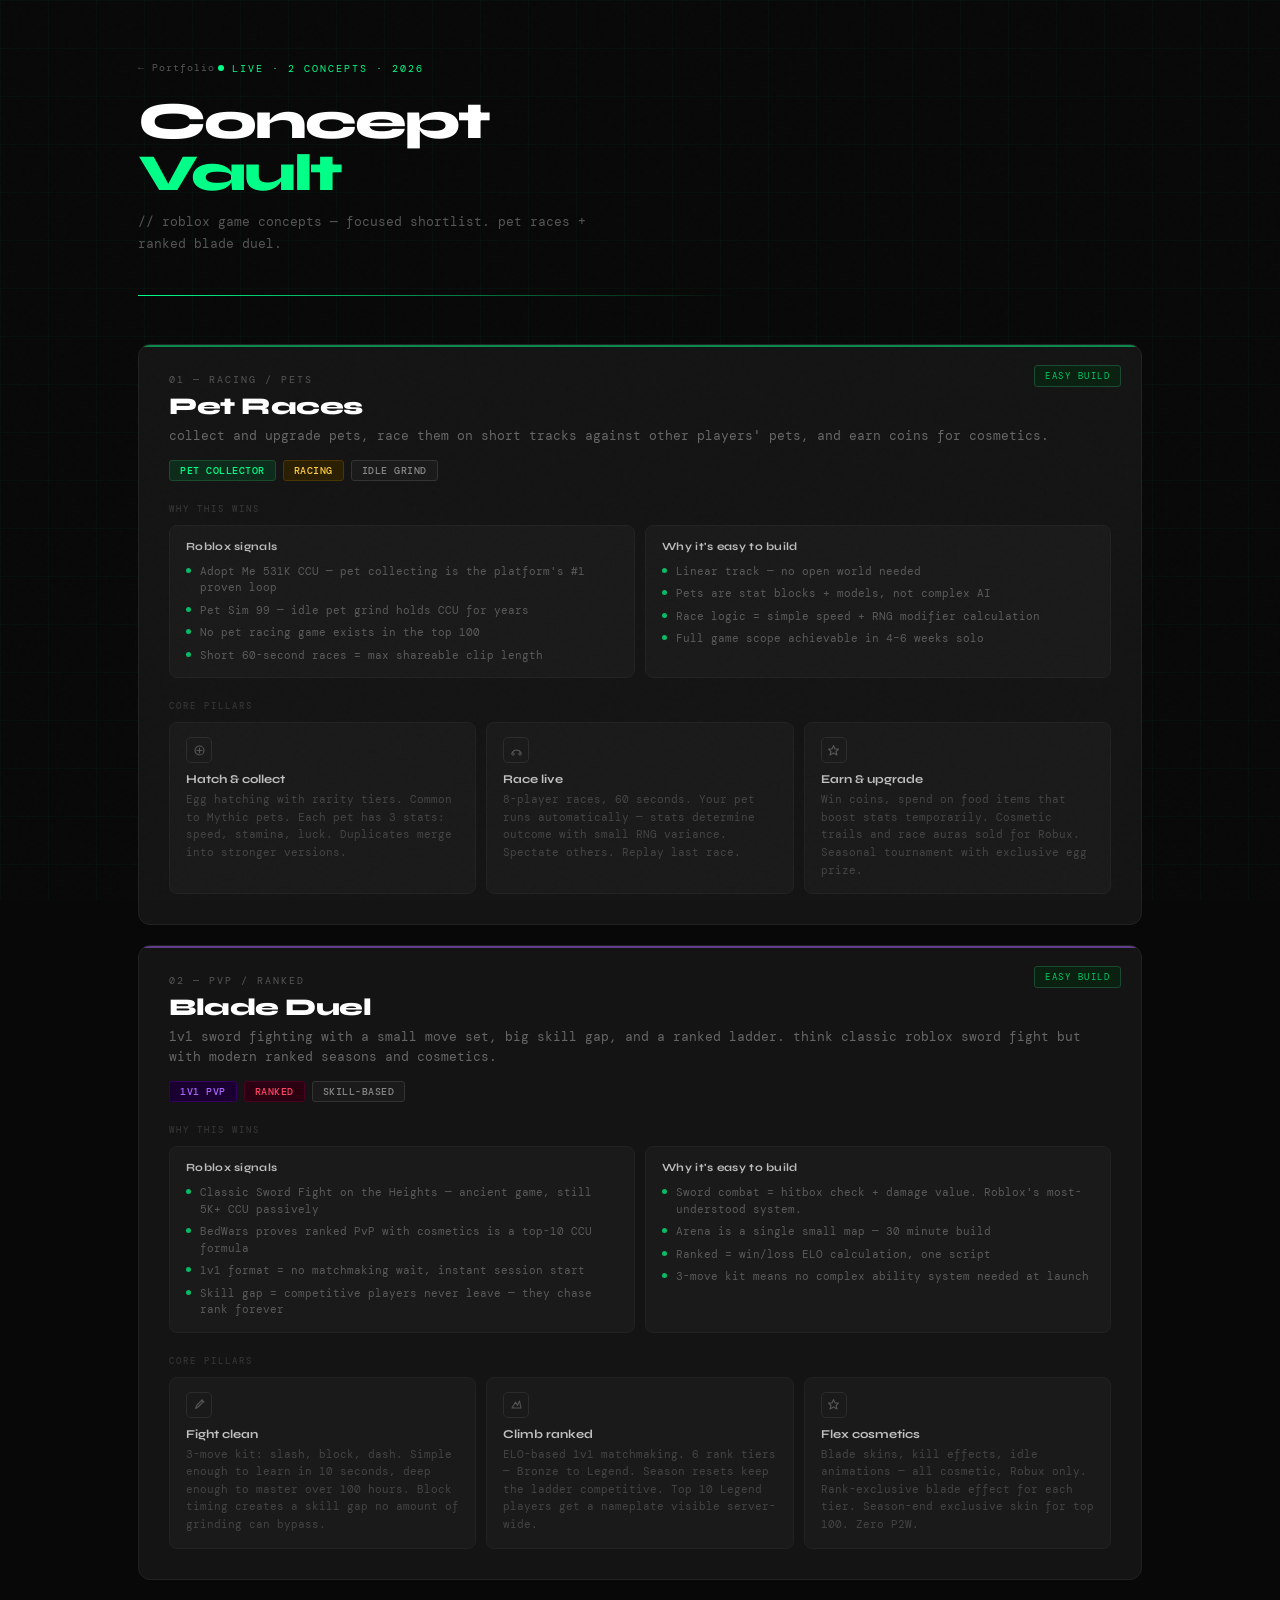
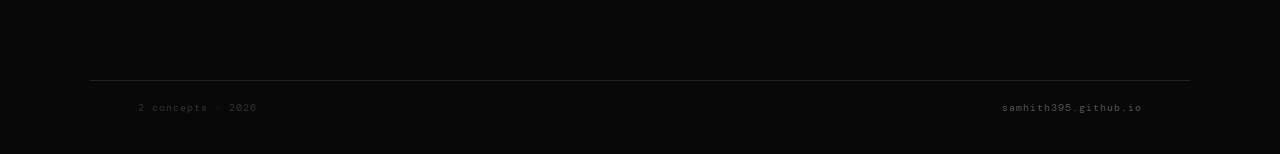
==== GameConcepts/index.html @ 4e982f07 "Add GameConcepts page with Pet Races and Blade Duel Made-with: Cursor" ====
<!DOCTYPE html>
<html lang="en">
<head>
<meta charset="UTF-8">
<meta name="viewport" content="width=device-width, initial-scale=1.0">
<meta name="description" content="Roblox game concept notes — Pet Races and Blade Duel.">
<link rel="canonical" href="https://samhith395.github.io/GameConcepts/">
<title>Concept Vault — Game Concepts</title>
<link href="https://fonts.googleapis.com/css2?family=Syne:wght@400;700;800&family=DM+Mono:wght@400;500&display=swap" rel="stylesheet">
<style>
*,*::before,*::after{box-sizing:border-box;margin:0;padding:0}

:root{
  --bg:#080808;
  --surface:#0f0f0f;
  --card:#141414;
  --inner:#1a1a1a;
  --border:#222;
  --border2:#2c2c2c;
  --text:#e0e0e0;
  --muted:#555;
  --dim:#333;
  --accent:#00ff88;
  --accent2:#ff4466;
  --accent3:#4488ff;
  --gold:#ffcc44;
}

html{scroll-behavior:smooth}

body{
  background:var(--bg);
  color:var(--text);
  font-family:'Syne',sans-serif;
  min-height:100vh;
  overflow-x:hidden;
}

body::before{
  content:'';
  position:fixed;
  inset:0;
  background-image:url("data:image/svg+xml,%3Csvg viewBox='0 0 256 256' xmlns='http://www.w3.org/2000/svg'%3E%3Cfilter id='noise'%3E%3CfeTurbulence type='fractalNoise' baseFrequency='0.9' numOctaves='4' stitchTiles='stitch'/%3E%3C/filter%3E%3Crect width='100%25' height='100%25' filter='url(%23noise)' opacity='0.04'/%3E%3C/svg%3E");
  pointer-events:none;
  z-index:9999;
  opacity:0.4;
}

body::after{
  content:'';
  position:fixed;
  inset:0;
  background-image:
    linear-gradient(rgba(0,255,136,0.03) 1px, transparent 1px),
    linear-gradient(90deg, rgba(0,255,136,0.03) 1px, transparent 1px);
  background-size:48px 48px;
  pointer-events:none;
  z-index:0;
}

#vault{
  display:block;
  position:relative;
  z-index:1;
}

.site-header{
  padding:56px 48px 0;
  max-width:1100px;
  margin:0 auto;
  position:relative;
}

.back-link{
  display:inline-block;
  font-family:'DM Mono',monospace;
  font-size:10px;
  letter-spacing:1px;
  color:var(--muted);
  text-decoration:none;
  margin-bottom:16px;
  transition:color 0.2s;
}
.back-link:hover{color:var(--accent)}

.header-badge{
  display:inline-flex;align-items:center;gap:8px;
  font-family:'DM Mono',monospace;
  font-size:10px;letter-spacing:2px;
  color:var(--accent);text-transform:uppercase;
  margin-bottom:20px;
}
.badge-dot{
  width:6px;height:6px;border-radius:50%;
  background:var(--accent);
  animation:blink 1.5s ease-in-out infinite;
}
@keyframes blink{0%,100%{opacity:1}50%{opacity:0.2}}

.site-title{
  font-size:52px;font-weight:800;
  letter-spacing:-2px;line-height:1;
  color:#fff;margin-bottom:12px;
}
.site-title span{color:var(--accent)}

.site-sub{
  font-size:13px;color:var(--muted);
  max-width:500px;line-height:1.7;
  font-family:'DM Mono',monospace;
  margin-bottom:40px;
}

.header-divider{
  height:1px;
  background:linear-gradient(90deg,var(--accent) 0%,transparent 60%);
  margin-bottom:48px;
  opacity:0.4;
}

.grid{
  max-width:1100px;
  margin:0 auto;
  padding:0 48px 100px;
  display:flex;
  flex-direction:column;
  gap:20px;
}

.card{
  background:var(--card);
  border:1px solid var(--border);
  border-radius:12px;
  padding:28px 30px 30px;
  position:relative;
  overflow:hidden;
  transition:border-color 0.3s,transform 0.2s;
}
.card::before{
  content:'';
  position:absolute;top:0;left:0;right:0;
  height:2px;
  background:var(--accent-line,var(--accent));
  opacity:0.5;
}
.card:hover{
  border-color:var(--border2);
  transform:translateY(-2px);
}

.card-num{
  font-family:'DM Mono',monospace;
  font-size:10px;letter-spacing:2px;
  color:var(--muted);text-transform:uppercase;
  margin-bottom:6px;
}
.card-title{
  font-size:24px;font-weight:800;
  color:#fff;letter-spacing:-0.5px;
  margin-bottom:5px;
}
.card-sub{
  font-size:12.5px;color:#666;
  line-height:1.6;margin-bottom:14px;
  font-family:'DM Mono',monospace;
}

.tags{display:flex;gap:7px;flex-wrap:wrap;margin-bottom:0}
.tag{
  font-family:'DM Mono',monospace;
  font-size:10px;font-weight:500;
  padding:3px 10px;border-radius:3px;
  letter-spacing:0.5px;text-transform:uppercase;
}
.tg{background:#0d2b1a;color:#00ff88;border:1px solid #1a4a2e}
.ta{background:#2b1f00;color:#ffcc44;border:1px solid #4a3500}
.tb{background:#001530;color:#4488ff;border:1px solid #003080}
.tr{background:#2b0010;color:#ff4466;border:1px solid #4a0020}
.tp{background:#1a0030;color:#aa66ff;border:1px solid #330060}
.tw{background:#1a1a1a;color:#888;border:1px solid #333}

.section-label{
  font-family:'DM Mono',monospace;
  font-size:9px;font-weight:500;
  letter-spacing:2px;text-transform:uppercase;
  color:var(--dim);margin:22px 0 10px;
}

.two-col{
  display:grid;
  grid-template-columns:1fr 1fr;
  gap:10px;
}
.three-col{
  display:grid;
  grid-template-columns:1fr 1fr 1fr;
  gap:10px;
}

.icard{
  background:var(--inner);
  border:1px solid var(--border);
  border-radius:8px;
  padding:14px 16px;
}
.icard-title{
  font-size:11px;font-weight:700;
  color:#bbb;margin-bottom:10px;
  letter-spacing:0.3px;
}

.bullets{list-style:none;display:flex;flex-direction:column;gap:6px}
.bullets li{
  font-family:'DM Mono',monospace;
  font-size:11px;color:#5a5a5a;
  padding-left:14px;position:relative;line-height:1.5;
}
.bullets li::before{
  content:'';position:absolute;
  left:0;top:5px;
  width:5px;height:5px;
  border-radius:50%;
  background:var(--accent);
  opacity:0.7;
}

.pillar-icon{
  width:26px;height:26px;
  border:1px solid var(--border2);
  border-radius:5px;
  display:flex;align-items:center;justify-content:center;
  margin-bottom:9px;
}
.pillar-title{font-size:12px;font-weight:700;color:#c0c0c0;margin-bottom:5px}
.pillar-desc{
  font-family:'DM Mono',monospace;
  font-size:11px;color:#444;line-height:1.6;
}

.diff-badge{
  position:absolute;top:20px;right:20px;
  font-family:'DM Mono',monospace;
  font-size:9px;letter-spacing:1.5px;text-transform:uppercase;
  padding:4px 10px;border-radius:3px;
}
.diff-easy{background:#0a2010;color:#00cc66;border:1px solid #1a4a30}

footer{
  max-width:1100px;margin:0 auto;
  padding:20px 48px 40px;
  display:flex;
  align-items:center;
  justify-content:space-between;
  border-top:1px solid var(--border);
}
.footer-left{
  font-family:'DM Mono',monospace;
  font-size:10px;color:var(--dim);letter-spacing:1px;
}
.footer-right{
  font-family:'DM Mono',monospace;
  font-size:10px;color:var(--dim);
  display:flex;
  align-items:center;
  gap:8px;
}

#vault{opacity:0;transition:opacity 0.5s ease}
#vault.shown{opacity:1}

.header-badge{opacity:0;transform:translateY(10px);transition:opacity 0.5s ease,transform 0.5s ease}
.site-title{opacity:0;transform:translateY(14px);transition:opacity 0.6s ease,transform 0.6s ease}
.site-sub{opacity:0;transform:translateY(10px);transition:opacity 0.5s ease,transform 0.5s ease}
.header-divider{opacity:0;transform:scaleX(0);transform-origin:left;transition:opacity 0.6s ease,transform 0.6s ease}
.back-link{opacity:0;transform:translateY(6px);transition:opacity 0.4s ease,transform 0.4s ease,color 0.2s}

.header-badge.in,.site-title.in,.site-sub.in,.back-link.in{opacity:1;transform:translateY(0)}
.header-divider.in{opacity:1;transform:scaleX(1)}

.card{opacity:0;transform:translateY(24px);transition:opacity 0.5s ease,transform 0.5s ease,border-color 0.3s,box-shadow 0.3s}
.card.visible{opacity:1;transform:translateY(0)}
.card:hover{box-shadow:0 0 0 1px var(--border2),0 8px 32px rgba(0,0,0,0.4)}

@media(max-width:700px){
  .site-header,.grid{padding-left:20px;padding-right:20px}
  .two-col,.three-col{grid-template-columns:1fr}
  .site-title{font-size:34px}
  .diff-badge{display:none}
}
</style>
</head>
<body>

<div id="vault">

<header class="site-header">
  <a class="back-link" href="/Portfolio/">← Portfolio</a>
  <div class="header-badge"><span class="badge-dot"></span>Live · 2 Concepts · 2026</div>
  <h1 class="site-title">Concept<br><span>Vault</span></h1>
  <p class="site-sub">// roblox game concepts — focused shortlist. pet races + ranked blade duel.</p>
  <div class="header-divider"></div>
</header>

<main class="grid">

<div class="card" style="--accent-line:#00ff88">
  <span class="diff-badge diff-easy">Easy Build</span>
  <p class="card-num">01 — Racing / Pets</p>
  <h2 class="card-title">Pet Races</h2>
  <p class="card-sub">collect and upgrade pets, race them on short tracks against other players' pets, and earn coins for cosmetics.</p>
  <div class="tags">
    <span class="tag tg">Pet Collector</span>
    <span class="tag ta">Racing</span>
    <span class="tag tw">Idle Grind</span>
  </div>
  <p class="section-label">Why this wins</p>
  <div class="two-col">
    <div class="icard">
      <p class="icard-title">Roblox signals</p>
      <ul class="bullets">
        <li>Adopt Me 531K CCU — pet collecting is the platform's #1 proven loop</li>
        <li>Pet Sim 99 — idle pet grind holds CCU for years</li>
        <li>No pet racing game exists in the top 100</li>
        <li>Short 60-second races = max shareable clip length</li>
      </ul>
    </div>
    <div class="icard">
      <p class="icard-title">Why it's easy to build</p>
      <ul class="bullets">
        <li>Linear track — no open world needed</li>
        <li>Pets are stat blocks + models, not complex AI</li>
        <li>Race logic = simple speed + RNG modifier calculation</li>
        <li>Full game scope achievable in 4–6 weeks solo</li>
      </ul>
    </div>
  </div>
  <p class="section-label">Core pillars</p>
  <div class="three-col">
    <div class="icard">
      <div class="pillar-icon"><svg width="13" height="13" viewBox="0 0 13 13" fill="none"><circle cx="6.5" cy="6.5" r="4.5" stroke="#555" stroke-width="1.1"/><path d="M4 6.5h5M6.5 4v5" stroke="#555" stroke-width="1.1" stroke-linecap="round"/></svg></div>
      <p class="pillar-title">Hatch & collect</p>
      <p class="pillar-desc">Egg hatching with rarity tiers. Common to Mythic pets. Each pet has 3 stats: speed, stamina, luck. Duplicates merge into stronger versions.</p>
    </div>
    <div class="icard">
      <div class="pillar-icon"><svg width="13" height="13" viewBox="0 0 13 13" fill="none"><path d="M2 9c2-4 7-4 9 0" stroke="#555" stroke-width="1.1" stroke-linecap="round"/><circle cx="3" cy="10" r="1.2" stroke="#555" stroke-width="1"/><circle cx="10" cy="10" r="1.2" stroke="#555" stroke-width="1"/></svg></div>
      <p class="pillar-title">Race live</p>
      <p class="pillar-desc">8-player races, 60 seconds. Your pet runs automatically — stats determine outcome with small RNG variance. Spectate others. Replay last race.</p>
    </div>
    <div class="icard">
      <div class="pillar-icon"><svg width="13" height="13" viewBox="0 0 13 13" fill="none"><path d="M6.5 1.5L8 5h3.5L9 7.5l1 3.5-3.5-2-3.5 2 1-3.5L1.5 5H5z" stroke="#555" stroke-width="1.1" stroke-linejoin="round"/></svg></div>
      <p class="pillar-title">Earn & upgrade</p>
      <p class="pillar-desc">Win coins, spend on food items that boost stats temporarily. Cosmetic trails and race auras sold for Robux. Seasonal tournament with exclusive egg prize.</p>
    </div>
  </div>
</div>

<div class="card" style="--accent-line:#aa66ff">
  <span class="diff-badge diff-easy">Easy Build</span>
  <p class="card-num">02 — PvP / Ranked</p>
  <h2 class="card-title">Blade Duel</h2>
  <p class="card-sub">1v1 sword fighting with a small move set, big skill gap, and a ranked ladder. think classic roblox sword fight but with modern ranked seasons and cosmetics.</p>
  <div class="tags">
    <span class="tag tp">1v1 PvP</span>
    <span class="tag tr">Ranked</span>
    <span class="tag tw">Skill-Based</span>
  </div>
  <p class="section-label">Why this wins</p>
  <div class="two-col">
    <div class="icard">
      <p class="icard-title">Roblox signals</p>
      <ul class="bullets">
        <li>Classic Sword Fight on the Heights — ancient game, still 5K+ CCU passively</li>
        <li>BedWars proves ranked PvP with cosmetics is a top-10 CCU formula</li>
        <li>1v1 format = no matchmaking wait, instant session start</li>
        <li>Skill gap = competitive players never leave — they chase rank forever</li>
      </ul>
    </div>
    <div class="icard">
      <p class="icard-title">Why it's easy to build</p>
      <ul class="bullets">
        <li>Sword combat = hitbox check + damage value. Roblox's most-understood system.</li>
        <li>Arena is a single small map — 30 minute build</li>
        <li>Ranked = win/loss ELO calculation, one script</li>
        <li>3-move kit means no complex ability system needed at launch</li>
      </ul>
    </div>
  </div>
  <p class="section-label">Core pillars</p>
  <div class="three-col">
    <div class="icard">
      <div class="pillar-icon"><svg width="13" height="13" viewBox="0 0 13 13" fill="none"><path d="M9 2L4 7l-1.5 3.5L5 9l5-5-1-2z" stroke="#555" stroke-width="1.1" stroke-linejoin="round"/><path d="M9 2l2 2" stroke="#555" stroke-width="1.1" stroke-linecap="round"/></svg></div>
      <p class="pillar-title">Fight clean</p>
      <p class="pillar-desc">3-move kit: slash, block, dash. Simple enough to learn in 10 seconds, deep enough to master over 100 hours. Block timing creates a skill gap no amount of grinding can bypass.</p>
    </div>
    <div class="icard">
      <div class="pillar-icon"><svg width="13" height="13" viewBox="0 0 13 13" fill="none"><path d="M2 10L5.5 4l2 3.5L9.5 3 11 10H2z" stroke="#555" stroke-width="1.1" stroke-linejoin="round"/></svg></div>
      <p class="pillar-title">Climb ranked</p>
      <p class="pillar-desc">ELO-based 1v1 matchmaking. 6 rank tiers — Bronze to Legend. Season resets keep the ladder competitive. Top 10 Legend players get a nameplate visible server-wide.</p>
    </div>
    <div class="icard">
      <div class="pillar-icon"><svg width="13" height="13" viewBox="0 0 13 13" fill="none"><path d="M6.5 1.5L8 5h3.5L9 7.5l1 3.5-3.5-2-3.5 2 1-3.5L1.5 5H5z" stroke="#555" stroke-width="1.1" stroke-linejoin="round"/></svg></div>
      <p class="pillar-title">Flex cosmetics</p>
      <p class="pillar-desc">Blade skins, kill effects, idle animations — all cosmetic, Robux only. Rank-exclusive blade effect for each tier. Season-end exclusive skin for top 100. Zero P2W.</p>
    </div>
  </div>
</div>

</main>

<footer>
  <span class="footer-left">2 concepts · 2026</span>
  <span class="footer-right"><a class="back-link" href="/Portfolio/" style="margin:0;opacity:1;transform:none">samhith395.github.io</a></span>
</footer>

</div>

<script>
function animateCards(){
  const vault = document.getElementById('vault');
  vault.classList.add('shown');

  const back = document.querySelector('.site-header .back-link');
  const badge = document.querySelector('.header-badge');
  const title = document.querySelector('.site-title');
  const sub = document.querySelector('.site-sub');
  const divider = document.querySelector('.header-divider');

  setTimeout(()=>{ back.classList.add('in'); }, 40);
  setTimeout(()=>{ badge.classList.add('in'); }, 100);
  setTimeout(()=>{ title.classList.add('in'); }, 220);
  setTimeout(()=>{ sub.classList.add('in'); }, 360);
  setTimeout(()=>{ divider.classList.add('in'); }, 480);

  const cards = document.querySelectorAll('.card');
  cards.forEach((c,i)=>{
    setTimeout(()=>{ c.classList.add('visible'); }, 600 + i * 90);
  });
}

document.addEventListener('DOMContentLoaded', ()=>{
  requestAnimationFrame(()=>requestAnimationFrame(animateCards));
});
</script>
</body>
</html>
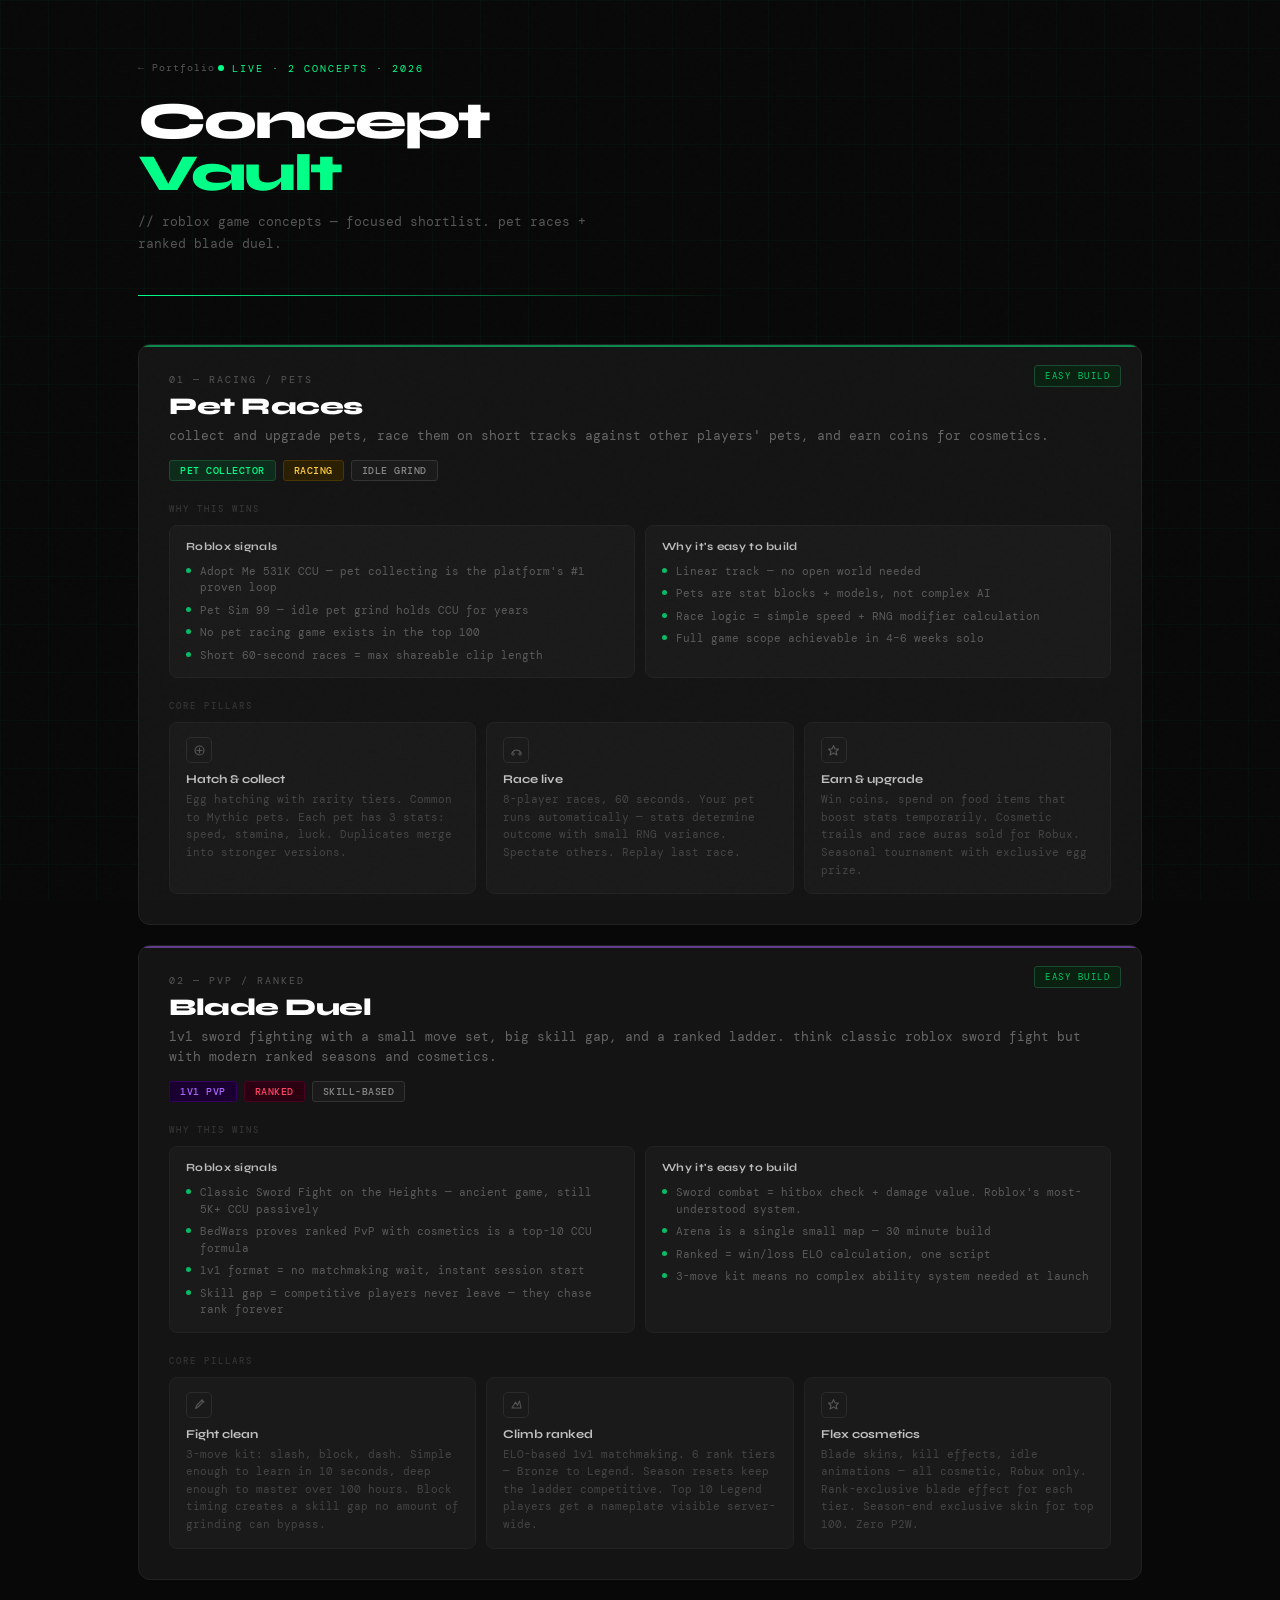
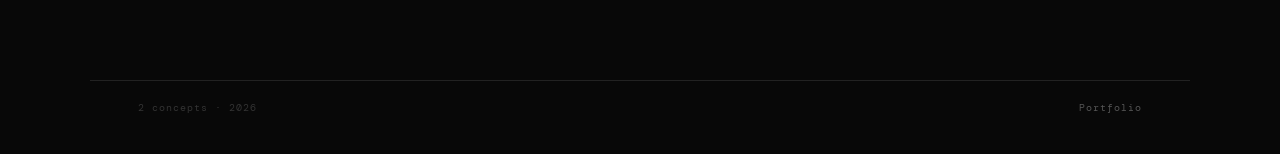
==== commit 8d2e9c55: "Fix GameConcepts footer link label Made-with: Cursor" ====
--- a/GameConcepts/index.html
+++ b/GameConcepts/index.html
@@ -409,7 +409,7 @@
 
 <footer>
   <span class="footer-left">2 concepts · 2026</span>
-  <span class="footer-right"><a class="back-link" href="/Portfolio/" style="margin:0;opacity:1;transform:none">samhith395.github.io</a></span>
+  <span class="footer-right"><a class="back-link" href="/Portfolio/" style="margin:0;opacity:1;transform:none">Portfolio</a></span>
 </footer>
 
 </div>
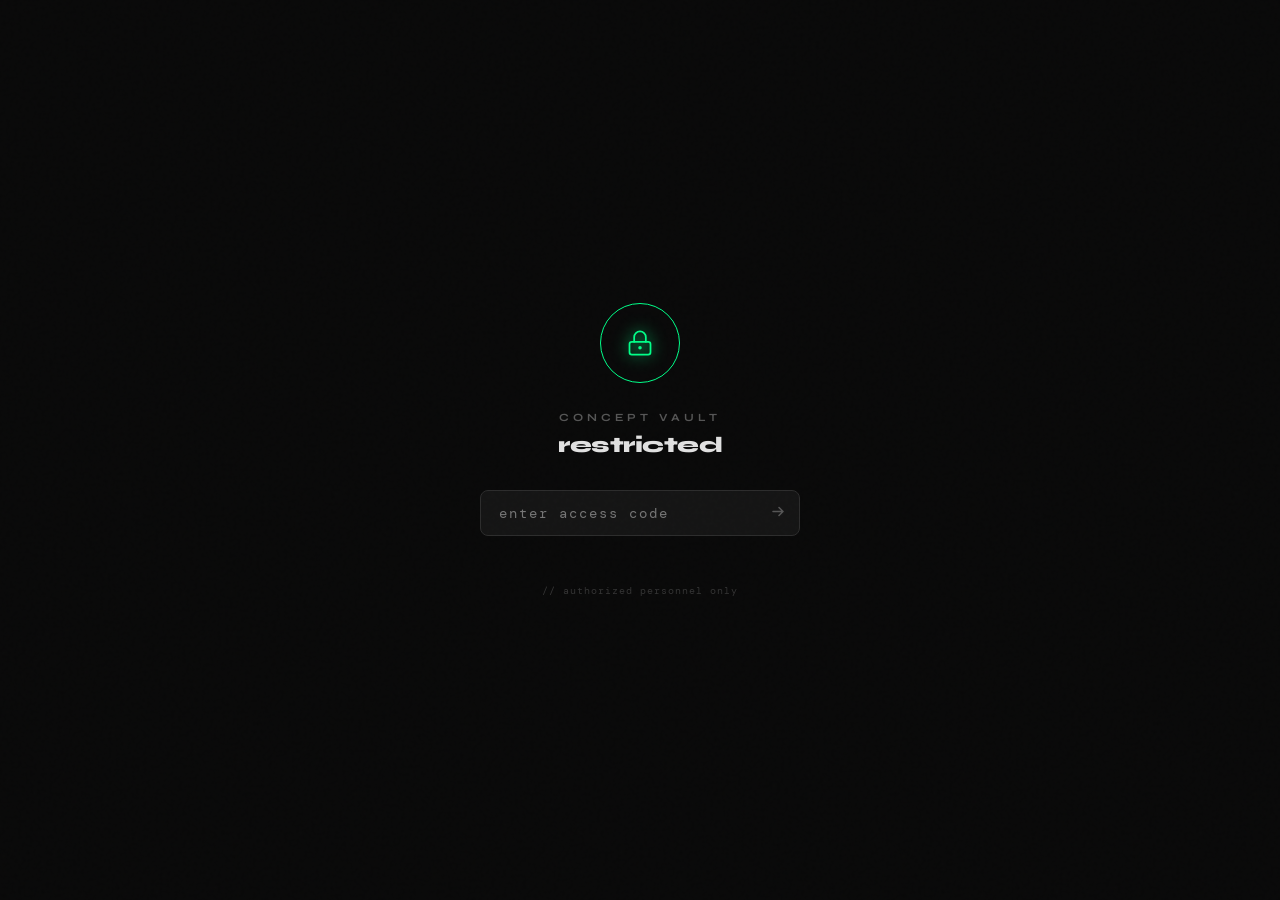
==== commit e5f93807: "GameConcepts: restore lock screen, remove portfolio links Made-with: Cursor" ====
--- a/GameConcepts/index.html
+++ b/GameConcepts/index.html
@@ -58,8 +58,96 @@
   z-index:0;
 }
 
+#lockscreen{
+  position:fixed;
+  inset:0;
+  background:var(--bg);
+  z-index:1000;
+  display:flex;
+  flex-direction:column;
+  align-items:center;
+  justify-content:center;
+  gap:0;
+}
+
+.lock-glow{
+  width:80px;height:80px;
+  border:1.5px solid var(--accent);
+  border-radius:50%;
+  display:flex;align-items:center;justify-content:center;
+  margin-bottom:28px;
+  position:relative;
+  animation:pulse-ring 2.5s ease-in-out infinite;
+}
+.lock-glow svg{filter:drop-shadow(0 0 8px var(--accent))}
+
+@keyframes pulse-ring{
+  0%,100%{box-shadow:0 0 0 0 rgba(0,255,136,0.3)}
+  50%{box-shadow:0 0 0 12px rgba(0,255,136,0)}
+}
+
+.lock-title{
+  font-size:11px;font-weight:700;
+  letter-spacing:4px;text-transform:uppercase;
+  color:var(--muted);margin-bottom:8px;
+}
+.lock-sub{
+  font-size:22px;font-weight:800;
+  color:var(--text);margin-bottom:32px;
+  letter-spacing:-0.5px;
+}
+
+.lock-input-wrap{
+  position:relative;width:320px;margin-bottom:12px;
+}
+#pw-input{
+  width:100%;
+  background:var(--card);
+  border:1px solid var(--border2);
+  border-radius:8px;
+  padding:13px 48px 13px 18px;
+  font-family:'DM Mono',monospace;
+  font-size:14px;
+  color:var(--text);
+  outline:none;
+  transition:border-color 0.2s;
+  letter-spacing:2px;
+}
+#pw-input:focus{border-color:var(--accent)}
+#pw-input.error{border-color:var(--accent2);animation:shake 0.3s ease}
+#pw-input.success{border-color:var(--accent)}
+
+@keyframes shake{
+  0%,100%{transform:translateX(0)}
+  25%{transform:translateX(-6px)}
+  75%{transform:translateX(6px)}
+}
+
+#pw-submit{
+  position:absolute;right:10px;top:50%;transform:translateY(-50%);
+  background:none;border:none;cursor:pointer;
+  color:var(--muted);padding:4px;
+  transition:color 0.2s;
+}
+#pw-submit:hover{color:var(--accent)}
+
+#pw-error{
+  font-size:11px;font-family:'DM Mono',monospace;
+  color:var(--accent2);
+  opacity:0;transition:opacity 0.2s;
+  text-align:center;margin-bottom:0;height:16px;
+}
+#pw-error.show{opacity:1}
+
+.lock-hint{
+  margin-top:20px;
+  font-size:10px;color:var(--dim);
+  font-family:'DM Mono',monospace;
+  letter-spacing:1px;
+}
+
 #vault{
-  display:block;
+  display:none;
   position:relative;
   z-index:1;
 }
@@ -70,18 +158,6 @@
   margin:0 auto;
   position:relative;
 }
-
-.back-link{
-  display:inline-block;
-  font-family:'DM Mono',monospace;
-  font-size:10px;
-  letter-spacing:1px;
-  color:var(--muted);
-  text-decoration:none;
-  margin-bottom:16px;
-  transition:color 0.2s;
-}
-.back-link:hover{color:var(--accent)}
 
 .header-badge{
   display:inline-flex;align-items:center;gap:8px;
@@ -264,6 +340,7 @@
   align-items:center;
   gap:8px;
 }
+.lock-icon-sm{color:var(--accent);font-size:12px}
 
 #vault{opacity:0;transition:opacity 0.5s ease}
 #vault.shown{opacity:1}
@@ -272,9 +349,8 @@
 .site-title{opacity:0;transform:translateY(14px);transition:opacity 0.6s ease,transform 0.6s ease}
 .site-sub{opacity:0;transform:translateY(10px);transition:opacity 0.5s ease,transform 0.5s ease}
 .header-divider{opacity:0;transform:scaleX(0);transform-origin:left;transition:opacity 0.6s ease,transform 0.6s ease}
-.back-link{opacity:0;transform:translateY(6px);transition:opacity 0.4s ease,transform 0.4s ease,color 0.2s}
-
-.header-badge.in,.site-title.in,.site-sub.in,.back-link.in{opacity:1;transform:translateY(0)}
+
+.header-badge.in,.site-title.in,.site-sub.in{opacity:1;transform:translateY(0)}
 .header-divider.in{opacity:1;transform:scaleX(1)}
 
 .card{opacity:0;transform:translateY(24px);transition:opacity 0.5s ease,transform 0.5s ease,border-color 0.3s,box-shadow 0.3s}
@@ -291,10 +367,31 @@
 </head>
 <body>
 
+<div id="lockscreen">
+  <div class="lock-glow">
+    <svg width="28" height="28" viewBox="0 0 24 24" fill="none">
+      <rect x="3" y="11" width="18" height="11" rx="2" stroke="#00ff88" stroke-width="1.5"/>
+      <path d="M7 11V7a5 5 0 0110 0v4" stroke="#00ff88" stroke-width="1.5" stroke-linecap="round"/>
+      <circle cx="12" cy="16" r="1.5" fill="#00ff88"/>
+    </svg>
+  </div>
+  <p class="lock-title">CONCEPT VAULT</p>
+  <p class="lock-sub">restricted</p>
+  <div class="lock-input-wrap">
+    <input id="pw-input" type="password" placeholder="enter access code" autocomplete="off" spellcheck="false"/>
+    <button type="button" id="pw-submit" aria-label="Submit access code">
+      <svg width="16" height="16" viewBox="0 0 16 16" fill="none">
+        <path d="M3 8h10M9 4l4 4-4 4" stroke="currentColor" stroke-width="1.5" stroke-linecap="round" stroke-linejoin="round"/>
+      </svg>
+    </button>
+  </div>
+  <p id="pw-error">incorrect access code</p>
+  <p class="lock-hint">// authorized personnel only</p>
+</div>
+
 <div id="vault">
 
 <header class="site-header">
-  <a class="back-link" href="/Portfolio/">← Portfolio</a>
   <div class="header-badge"><span class="badge-dot"></span>Live · 2 Concepts · 2026</div>
   <h1 class="site-title">Concept<br><span>Vault</span></h1>
   <p class="site-sub">// roblox game concepts — focused shortlist. pet races + ranked blade duel.</p>
@@ -408,24 +505,54 @@
 </main>
 
 <footer>
-  <span class="footer-left">2 concepts · 2026</span>
-  <span class="footer-right"><a class="back-link" href="/Portfolio/" style="margin:0;opacity:1;transform:none">Portfolio</a></span>
+  <span class="footer-left">2 concepts · internal use only · 2026</span>
+  <span class="footer-right"><span class="lock-icon-sm" aria-hidden="true">&#9672;</span> access restricted</span>
 </footer>
 
 </div>
 
 <script>
+/* Set your access code here. This is plain text in a public repo—treat it as a light gate only. */
+const CORRECT = 'CHANGE_ME';
+const input = document.getElementById('pw-input');
+const err = document.getElementById('pw-error');
+const submitBtn = document.getElementById('pw-submit');
+
+function checkPw(){
+  const val = input.value;
+  if(val === CORRECT){
+    const ls = document.getElementById('lockscreen');
+    ls.style.transition = 'opacity 0.6s ease';
+    ls.style.opacity = '0';
+    setTimeout(()=>{
+      ls.style.display = 'none';
+      const vault = document.getElementById('vault');
+      vault.style.display = 'block';
+      requestAnimationFrame(()=>requestAnimationFrame(()=>animateCards()));
+    }, 600);
+  } else {
+    input.classList.remove('error');
+    void input.offsetWidth;
+    input.classList.add('error');
+    err.classList.add('show');
+    input.value = '';
+    setTimeout(()=>{input.classList.remove('error')},400);
+    setTimeout(()=>{err.classList.remove('show')},2000);
+  }
+}
+
+submitBtn.addEventListener('click', checkPw);
+input.addEventListener('keydown', e => { if(e.key === 'Enter') checkPw(); });
+
 function animateCards(){
   const vault = document.getElementById('vault');
   vault.classList.add('shown');
 
-  const back = document.querySelector('.site-header .back-link');
   const badge = document.querySelector('.header-badge');
   const title = document.querySelector('.site-title');
   const sub = document.querySelector('.site-sub');
   const divider = document.querySelector('.header-divider');
 
-  setTimeout(()=>{ back.classList.add('in'); }, 40);
   setTimeout(()=>{ badge.classList.add('in'); }, 100);
   setTimeout(()=>{ title.classList.add('in'); }, 220);
   setTimeout(()=>{ sub.classList.add('in'); }, 360);
@@ -436,10 +563,6 @@
     setTimeout(()=>{ c.classList.add('visible'); }, 600 + i * 90);
   });
 }
-
-document.addEventListener('DOMContentLoaded', ()=>{
-  requestAnimationFrame(()=>requestAnimationFrame(animateCards));
-});
 </script>
 </body>
 </html>
